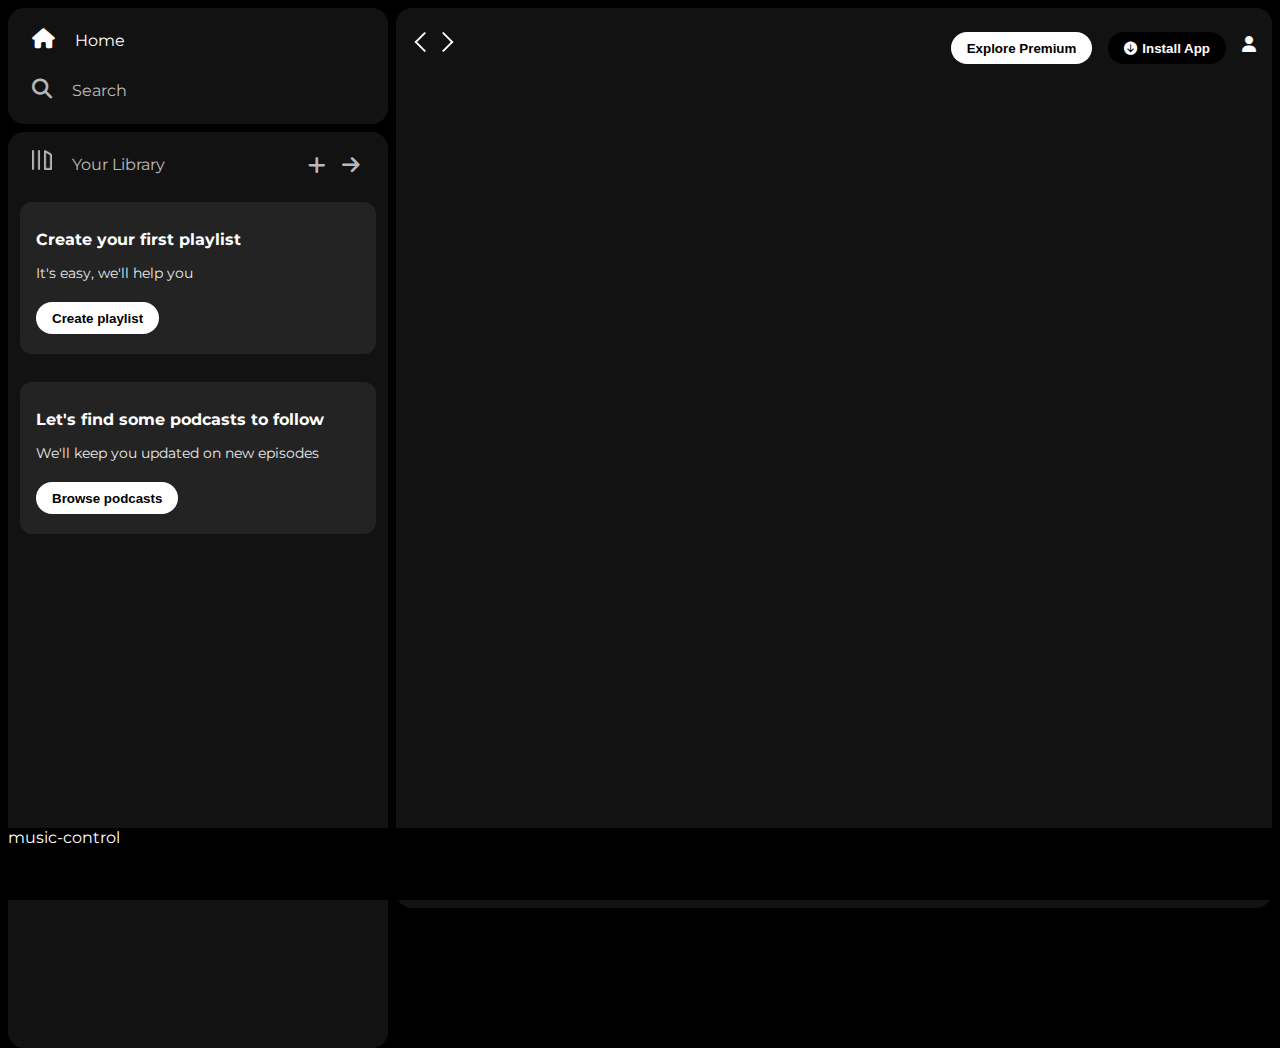
==== Spotify Clone/index.html @ 1077444c ""Spotify Clone"" ====
<!DOCTYPE html>
<html lang="en">
<head>
    <meta charset="UTF-8">
    <meta name="viewport" content="width=device-width, initial-scale=1.0">
    <link rel="stylesheet" href="https://cdnjs.cloudflare.com/ajax/libs/font-awesome/6.7.2/css/all.min.css" integrity="sha512-Evv84Mr4kqVGRNSgIGL/F/aIDqQb7xQ2vcrdIwxfjThSH8CSR7PBEakCr51Ck+w+/U6swU2Im1vVX0SVk9ABhg==" crossorigin="anonymous" referrerpolicy="no-referrer" />
    <link rel="icon" href="./Assets/logo.png">
    <link rel="stylesheet" href="style.css">
    <link rel="preconnect" href="https://fonts.googleapis.com">
<link rel="preconnect" href="https://fonts.gstatic.com" crossorigin>
<link href="https://fonts.googleapis.com/css2?family=Montserrat:wght@300;400;500;600;700&display=swap" rel="stylesheet">
    
    <title>Spotify - Web Player: Music for everyone</title>
</head>
<body>
    <div class="main">
        <div class="sidebar">
            <div class="nav">
                <div class="nav-option" style="opacity: 1;">
                    <i class="fa-solid fa-house"></i>
                    <a href="#">Home</a>
                </div>
                <div class="nav-option">
                    <i class="fa-solid fa-magnifying-glass"></i>
                    <a href="#">Search</a>
                </div>
            </div>
            <div class="library">
                <div class="option">
                    <div class="library-option nav-option">
                        <img src="./Assets/library_icon.png" alt="lib icon">
                        <a href="#">Your Library</a>
                    </div>
                    <div class="icon-plus">
                        <i class="fa-solid fa-plus"></i>
                        <i class="fa-solid fa-arrow-right"></i>
                    </div>
                </div>
                <div class="lib-box">
                    <div class="box">
                        <p class="box-p1">Create your first playlist</p>
                        <p class="box-p2">It's easy, we'll help you</p>
                        <button class="badge">Create playlist</button>
                    </div>
                    <div class="box">
                        <p class="box-p1">Let's find some podcasts to follow</p>
                        <p class="box-p2">We'll keep you updated on new episodes</p>
                        <button class="badge">Browse podcasts</button>
                    </div>
                </div>
            </div>
        </div>
        <div class="main_content">
            <div class="sticky-nav">
                <div class="sticky-nav-icon">

                    <img src="./Assets/backward_icon.png" alt="">
                    <img src="./Assets/forward_icon.png" alt="" class="hide">
                </div>
                <div class="sticky-nav-down">

                    <button class="badge nav-item hide">Explore Premium</button>
                    
                    <button class="badge nav-item dark-icon"><i class="fa-solid fa-circle-arrow-down" style="margin-right: 5px;"></i>Install App</button>
                    <i class="fa-solid fa-user nav-item"></i>
                </div>
            </div>
            <div class="cards"></div>
        </div>
        <div class="music_control">music-control</div>
    </div>
</body>
</html>
---- Spotify Clone/style.css ----
body{
    font-family: "Montserrat", sans-serif;
    margin: 0;
    background-color: black;
    color: white;
    overflow: hidden;
}

.main{
    display: flex;
    height: 100vh;
    padding: 0.5rem;
}

.sidebar{
    background-color: #000;
    width: 380px;
    margin-right: 0.5rem;
}
.main_content{
    background-color: #121212;
    flex: 1;
    border-radius: 1rem;
    overflow: auto;
}
.music_control{
    background-color: black;
    position: fixed;
    bottom: 0;
    width: 100%;
    height: 72px;
}

a{
    text-decoration: none;
    color: #fff;
}
.nav{
    background-color: #121212;
    border-radius: 1rem;  /*16px*/
    display: flex;
    flex-direction: column;
    justify-content: center;
    height: 100px;
    padding: 0.5rem 0.75rem;
}
.nav-option{
    line-height: 2.5rem;
    opacity: 0.7;
    padding: 0.3rem 0.75rem;
}
.nav-option:hover{
    opacity: 1;
}

.nav-option i{
    font-size: 1.25rem;
}
.nav-option a{
    font-size: 1rem;
    margin-left: 1rem;
}

.library{
    background-color: #121212;
    border-radius: 1rem;
    height: 100%;
    margin-top: 0.5rem;
    padding: 0.5rem 0.75rem;
}
.option{
    display: flex;
    justify-content: space-between;
    align-items: center;
}
.library-option img{
    height: 1.25rem;
    width: 1.25rem;
}
.icon-plus{
    
    font-size: 1.25rem;
    display: flex;
   
}
.icon-plus i{
    margin-right: 1rem;
    opacity: 0.7;
}
.icon-plus i:hover{
    opacity: 1;
    cursor: pointer;
}

.box{
    height: 8rem;
    background-color: #232323;
    border-radius: 0.75rem;
    margin: 0.75rem 0 1.75rem 0;
    padding: 0.75rem 1rem;
}
.box-p1{
    font-size: 1rem;
    font-weight: 700;
}
.box-p2{
    font-size: 0.85rem;
    opacity: 0.9;
}
.badge{
    background-color: #fff;
    border:none;
    border-radius: 100px;
    padding: 0.25rem 1rem;
    font-weight: 700;
    margin-top: 0.5rem;
    height: 2rem;
}

.dark-icon{
    background-color: #000;
    color: #fff;
}
.sticky-nav{
    background-color: #121212;
    position: sticky;
    top: 0;
    display: flex;
    justify-content: space-between;
    align-items: center;
    padding: 1rem 0 1rem 0;
}

.sticky-nav-icon{
    margin-left: 0.75rem;
}
.sticky-nav-down{
    display: flex;
    justify-content: center;
    align-items: center;
}
.nav-item{
    margin-right: 1rem;
}

@media (max-width:1000px){
    .hide{
        display: none;
    }
}
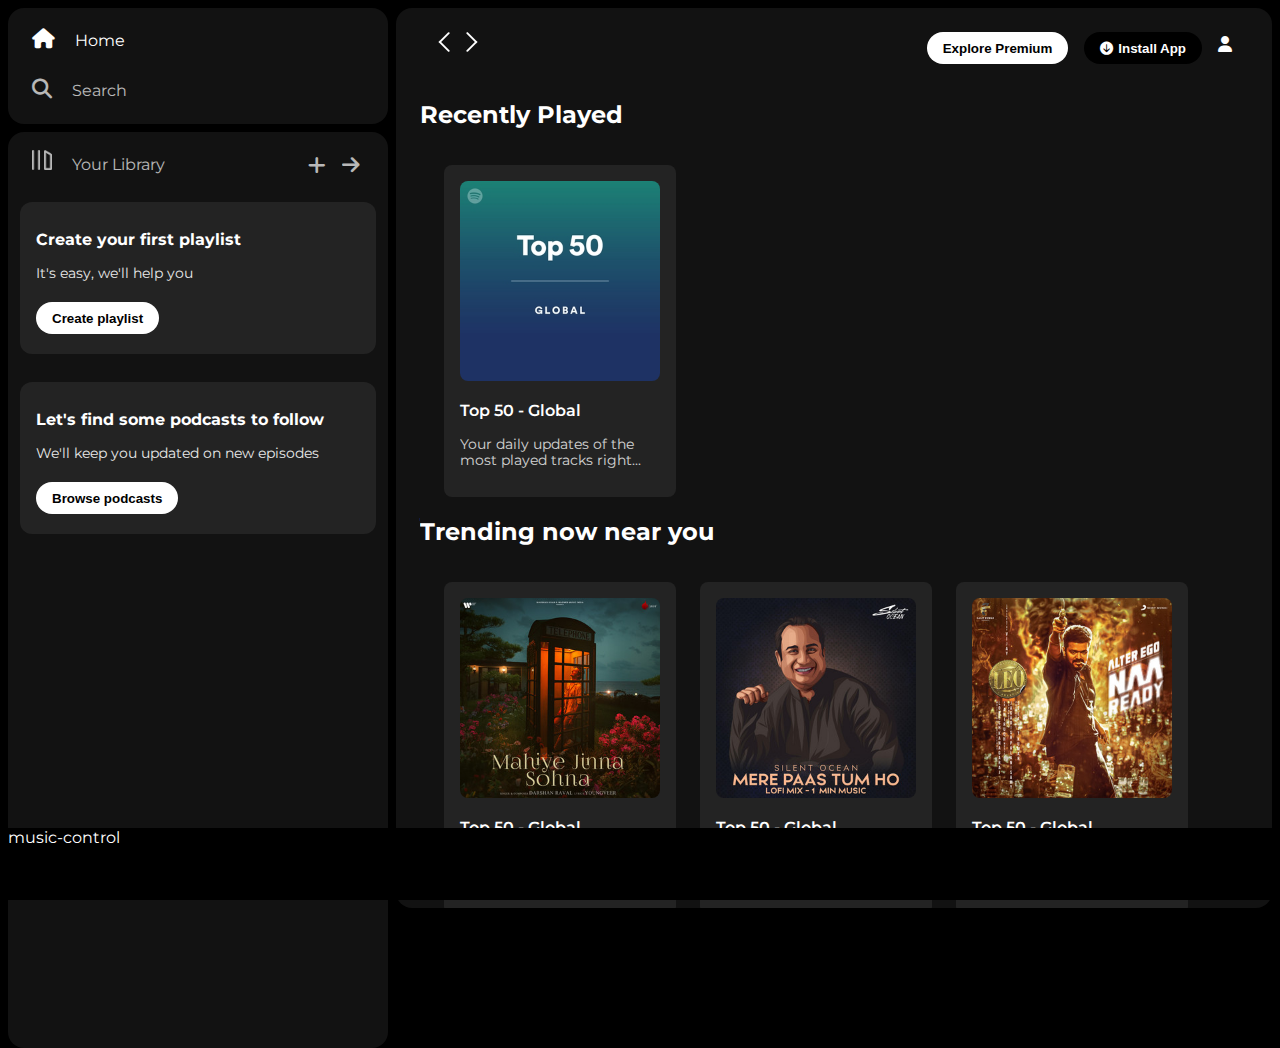
==== commit c8beecb1: ""Create Main content of the Spotify clone"" ====
--- a/Spotify Clone/index.html
+++ b/Spotify Clone/index.html
@@ -1,17 +1,22 @@
 <!DOCTYPE html>
 <html lang="en">
+
 <head>
     <meta charset="UTF-8">
     <meta name="viewport" content="width=device-width, initial-scale=1.0">
-    <link rel="stylesheet" href="https://cdnjs.cloudflare.com/ajax/libs/font-awesome/6.7.2/css/all.min.css" integrity="sha512-Evv84Mr4kqVGRNSgIGL/F/aIDqQb7xQ2vcrdIwxfjThSH8CSR7PBEakCr51Ck+w+/U6swU2Im1vVX0SVk9ABhg==" crossorigin="anonymous" referrerpolicy="no-referrer" />
+    <link rel="stylesheet" href="https://cdnjs.cloudflare.com/ajax/libs/font-awesome/6.7.2/css/all.min.css"
+        integrity="sha512-Evv84Mr4kqVGRNSgIGL/F/aIDqQb7xQ2vcrdIwxfjThSH8CSR7PBEakCr51Ck+w+/U6swU2Im1vVX0SVk9ABhg=="
+        crossorigin="anonymous" referrerpolicy="no-referrer" />
     <link rel="icon" href="./Assets/logo.png">
     <link rel="stylesheet" href="style.css">
     <link rel="preconnect" href="https://fonts.googleapis.com">
-<link rel="preconnect" href="https://fonts.gstatic.com" crossorigin>
-<link href="https://fonts.googleapis.com/css2?family=Montserrat:wght@300;400;500;600;700&display=swap" rel="stylesheet">
-    
+    <link rel="preconnect" href="https://fonts.gstatic.com" crossorigin>
+    <link href="https://fonts.googleapis.com/css2?family=Montserrat:wght@300;400;500;600;700&display=swap"
+        rel="stylesheet">
+
     <title>Spotify - Web Player: Music for everyone</title>
 </head>
+
 <body>
     <div class="main">
         <div class="sidebar">
@@ -60,14 +65,78 @@
                 <div class="sticky-nav-down">
 
                     <button class="badge nav-item hide">Explore Premium</button>
-                    
-                    <button class="badge nav-item dark-icon"><i class="fa-solid fa-circle-arrow-down" style="margin-right: 5px;"></i>Install App</button>
+
+                    <button class="badge nav-item dark-icon"><i class="fa-solid fa-circle-arrow-down"
+                            style="margin-right: 5px;"></i>Install App</button>
                     <i class="fa-solid fa-user nav-item"></i>
                 </div>
             </div>
-            <div class="cards"></div>
+
+            <h2>Recently Played</h2>
+            <div class="cards-container">
+                <div class="card">
+                    <img src="./Assets/card1img.jpeg" alt="top playlist" class="card-img">
+                    <p class="card-title">Top 50 - Global</p>
+                    <p class="card-info">Your daily updates of the most played tracks right...</p>
+                </div>
+            </div>
+
+            <h2>Trending now near you</h2>
+            <div class="cards-container">
+                <div class="card">
+                    <img src="./Assets/card2img.jpeg" alt="top playlist" class="card-img">
+                    <p class="card-title">Top 50 - Global</p>
+                    <p class="card-info">Your daily updates of the most played tracks right...</p>
+                </div>
+                <div class="card">
+                    <img src="./Assets/card3img.jpeg" alt="top playlist" class="card-img">
+                    <p class="card-title">Top 50 - Global</p>
+                    <p class="card-info">Your daily updates of the most played tracks right...</p>
+                </div>
+                <div class="card">
+                    <img src="./Assets/card4img.jpeg" alt="top playlist" class="card-img">
+                    <p class="card-title">Top 50 - Global</p>
+                    <p class="card-info">Your daily updates of the most played tracks right...</p>
+                </div>
+                <div class="card">
+                    <img src="./Assets/card4img.jpeg" alt="top playlist" class="card-img">
+                    <p class="card-title">Top 50 - Global</p>
+                    <p class="card-info">Your daily updates of the most played tracks right...</p>
+                </div>
+                <div class="card">
+                    <img src="./Assets/card4img.jpeg" alt="top playlist" class="card-img">
+                    <p class="card-title">Top 50 - Global</p>
+                    <p class="card-info">Your daily updates of the most played tracks right...</p>
+                </div>
+            </div>
+
+            <h2>Featured Charts</h2>
+            <div class="cards-container">
+                <div class="card">
+                    <img src="./Assets/card5img.jpeg" alt="top playlist" class="card-img">
+                    <p class="card-title">Top Songs - Global</p>
+                    <p class="card-info">Your weekly updates of the most played tracks right...</p>
+                </div>
+                <div class="card">
+                    <img src="./Assets/card6img.jpeg" alt="top playlist" class="card-img">
+                    <p class="card-title">Top Songs - India</p>
+                    <p class="card-info">Your weekly updates of the most played tracks right...</p>
+                </div>
+                <div class="card">
+                    <img src="./Assets/card1img.jpeg" alt="top playlist" class="card-img">
+                    <p class="card-title">Top 50 - Global</p>
+                    <p class="card-info">Your daily updates of the most played tracks right...</p>
+                </div>
+            </div>
+            <div class="footer">
+                <div class="line">
+                    
+                </div>
+            </div>
         </div>
+        
         <div class="music_control">music-control</div>
     </div>
 </body>
+
 </html>--- a/Spotify Clone/style.css
+++ b/Spotify Clone/style.css
@@ -22,6 +22,7 @@
     flex: 1;
     border-radius: 1rem;
     overflow: auto;
+    padding: 0 1.5rem 0 1.5rem;
 }
 .music_control{
     background-color: black;
@@ -129,6 +130,7 @@
     justify-content: space-between;
     align-items: center;
     padding: 1rem 0 1rem 0;
+    z-index: 10;
 }
 
 .sticky-nav-icon{
@@ -147,4 +149,40 @@
     .hide{
         display: none;
     }
+}
+
+.card{
+    background-color: #232323;
+    width: 200px;
+    border-radius: 0.5rem;
+    padding: 1rem;
+    margin-left: 1.5rem;
+    margin-top: 1rem;
+}
+.cards-container{
+    display: flex;
+    flex-wrap: wrap;
+}
+.card-img{
+    width: 100%;
+    border-radius: 0.5rem;
+}
+.card-title{
+    font-weight: 600;
+}
+.card-info{
+    font-size: 0.85rem;
+    opacity: 0.8;
+}
+
+.footer{
+    height: 300px;
+    display: flex;
+    align-items: center;
+}
+.line{
+    width: 90%;
+    height: 30%;
+    border-top: 1px solid white;
+    opacity: 0.4;
 }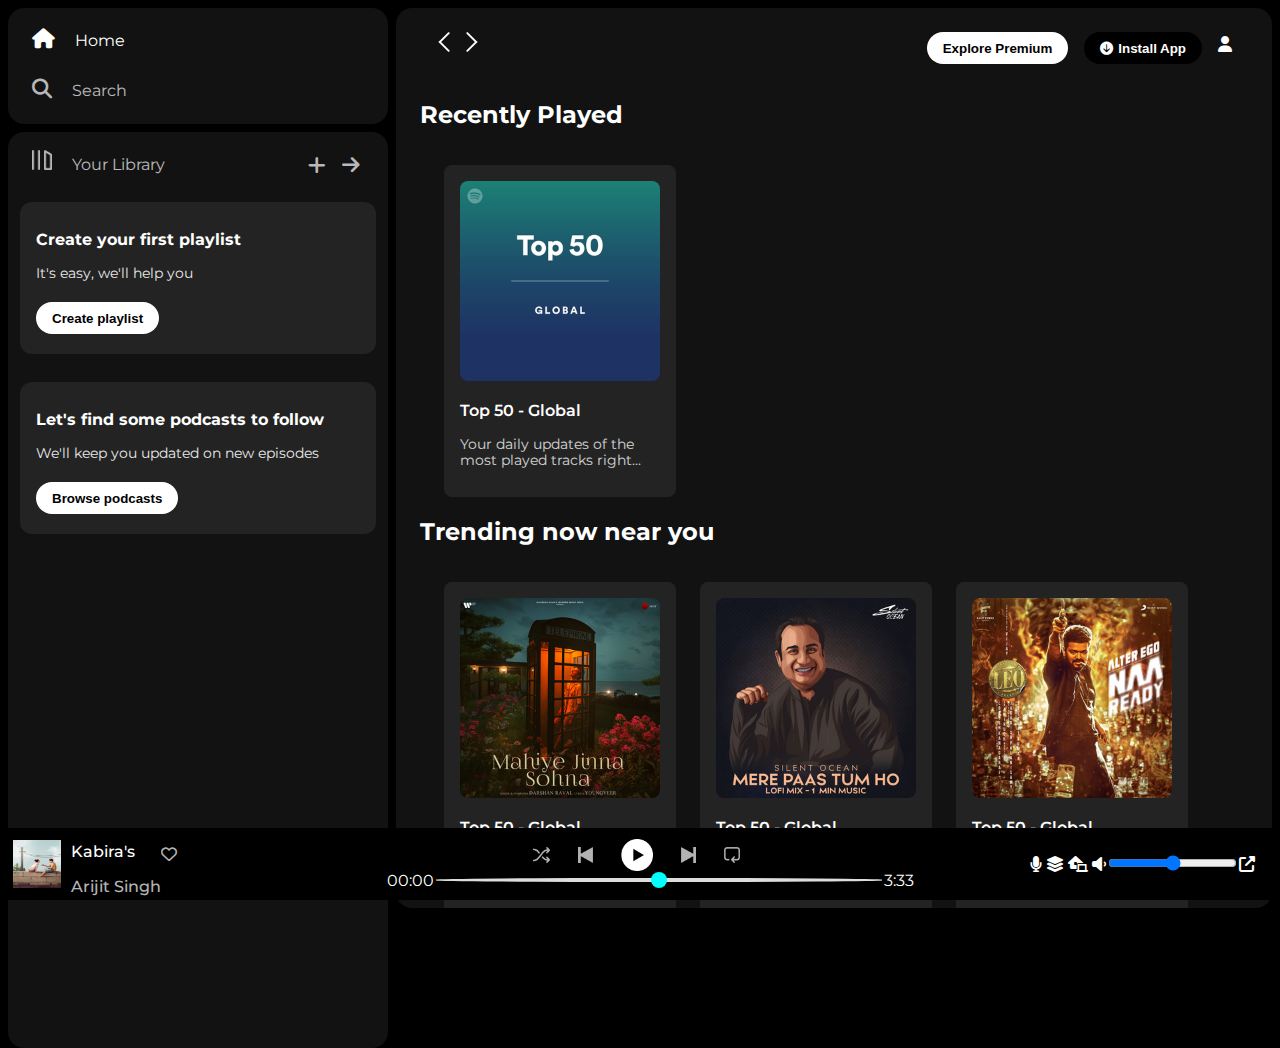
==== commit 202327e2: ""Spotify clone"" ====
--- a/Spotify Clone/index.html
+++ b/Spotify Clone/index.html
@@ -129,13 +129,50 @@
                 </div>
             </div>
             <div class="footer">
-                <div class="line">
-                    
-                </div>
+                <div class="line"></div>
             </div>
         </div>
         
-        <div class="music_control">music-control</div>
+        <div class="music_control">
+           <div class="album">
+            <img src="./Assets/songPic.jpg" alt="" class="song-pic">
+            <div class="song">
+                <p class="song-title">Kabira's</p>
+                <p class="song-info">Arijit Singh</p>
+            </div>
+            <i class="fa-regular fa-heart"></i>
+           </div>
+           <div class="player">
+            <div class="player-control">
+                <img src="./Assets/player_icon1.png" alt="" class="player-control-icon">
+                <img src="./Assets/player_icon2.png" alt="" class="player-control-icon">
+                <img src="./Assets/player_icon3.png" alt="" style="opacity: 1; height: 2rem;" class="player-control-icon">
+                <img src="./Assets/player_icon4.png" alt="" class="player-control-icon">
+                <img src="./Assets/player_icon5.png" alt="" class="player-control-icon">
+            </div>
+            <div class="playback-bar">
+                <span class="curr-time">00:00</span>
+                <input type="range" name="curr-range" id="curr-range" class="progress-bar">
+                <span class="tot-time">3:33</span>
+            </div>
+           </div>
+           <div class="control">
+            <div class="control-icon">
+                <div class="con-icon">
+                    <i class="fa-solid fa-microphone"></i>
+                    <i class="fa-solid fa-layer-group"></i>
+                    <i class="fa-solid fa-house-laptop"></i>
+                    <i class="fa-solid fa-volume-low"></i>
+                </div>
+            <div class="con-bar">
+                <input type="range" name="volume" id="volume" min="0" max="10" step="1">
+            </div>
+            
+            <i class="fa-solid fa-up-right-from-square"></i>
+            </div>
+            
+           </div>
+        </div>
     </div>
 </body>
 
--- a/Spotify Clone/style.css
+++ b/Spotify Clone/style.css
@@ -185,4 +185,113 @@
     height: 30%;
     border-top: 1px solid white;
     opacity: 0.4;
-}+}
+
+.music_control{
+    display: flex;
+    justify-content: space-between;
+    align-items: center;
+}
+
+.album{
+    width: 25%;
+    /* background-color: pink; */
+}
+.player{
+    width: 50%;
+    /* background-color: yellow; */
+}
+.player-control{
+    display: flex;
+    justify-content: center;
+    align-items: center;
+}
+.control{
+    width: 25%;
+    
+    /* background-color: brown; */
+
+}
+
+.player-control-icon{
+    height: 1rem;
+    margin-right: 1.75rem;
+    opacity: 0.7;
+}
+.player-control-icon:hover{
+    opacity: 1;
+}
+
+.playback-bar{
+    display: flex;
+    justify-content: center;
+    align-items: center;
+    /* cursor: pointer; */
+}
+.progress-bar{
+    width: 70%;
+    appearance: none;
+    background-color: transparent;
+    cursor: pointer;
+}
+.progress-bar::-webkit-slider-runnable-track{
+    background-color: #ddd;
+    border-radius: 100%;
+    height: 0.2rem;
+}
+.progress-bar::-webkit-slider-thumb{
+    appearance: none;
+    height: 1rem;
+    width: 1rem;
+    background-color: aqua;
+    border-radius: 50%;
+    margin-top: -6px;
+}
+
+.album{
+    display: flex;
+    justify-content: flex-start;
+    align-items: flex-start;
+    margin-left: 5px;
+    
+}
+.song-pic{
+    width: 3rem;
+    height: 3rem;
+    align-self: center;
+}
+.song{
+    font-weight: 500;
+    margin-top: 10px;
+    margin-left: 10px;
+}
+.song-info{
+    opacity: 0.7;
+    /* padding-bottom: 10px; */
+}
+.song-title:hover{
+    text-decoration: underline;
+    cursor: pointer;
+}
+.song-info:hover{
+    opacity: 1;
+    text-decoration: underline;
+    cursor: pointer;
+}
+
+.album i{
+    margin-top: 30px;
+    opacity: 0.7;
+}
+.album i:hover{
+    opacity: 1;
+    cursor: pointer;
+}
+
+.control-icon{
+    display: flex;
+    justify-content: flex-end;
+    align-items: center;
+    margin-right: 1.75rem;
+    padding: 5px;
+}
